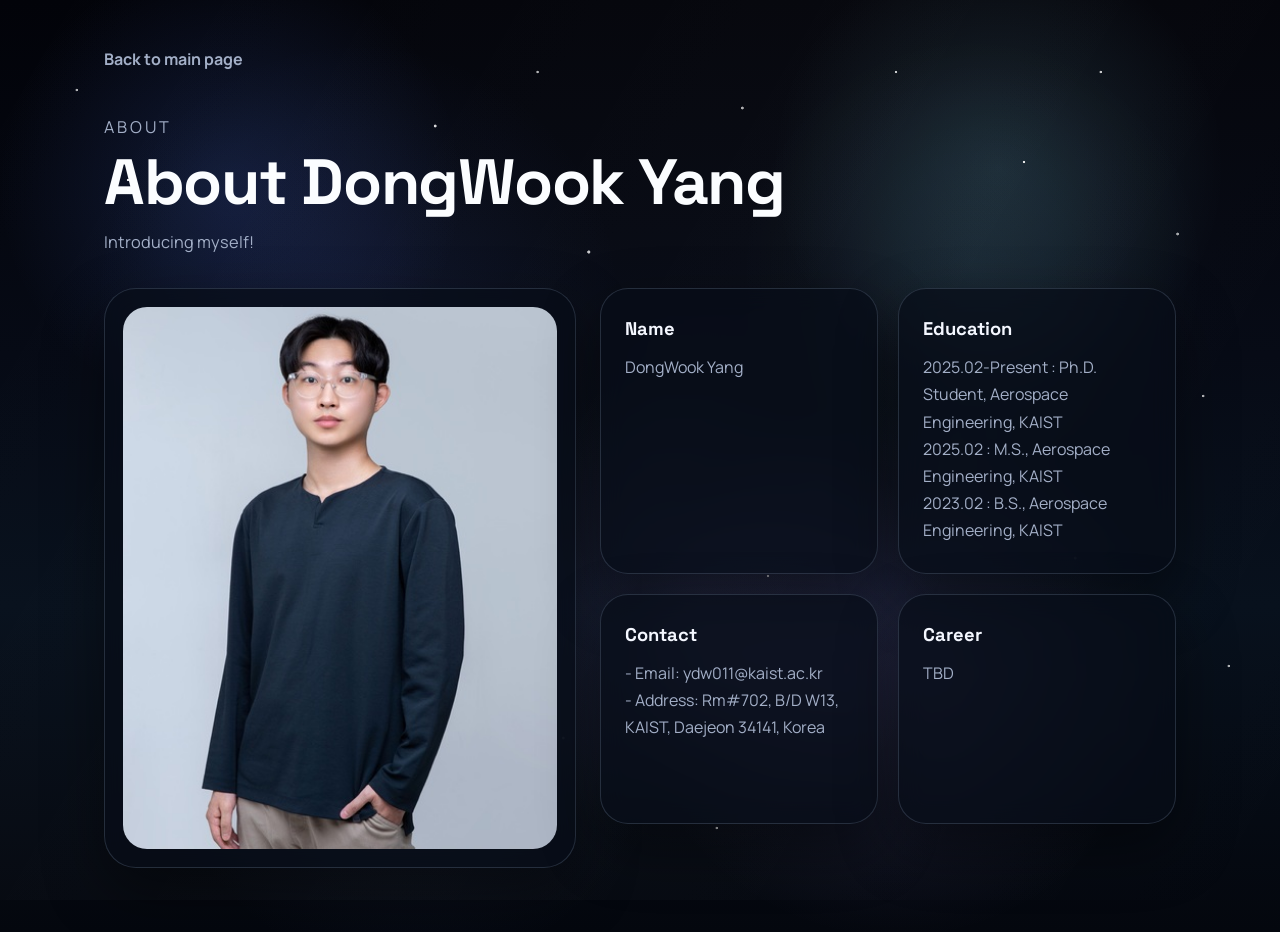
==== about.html @ a1ac5f5f "Homepage upd1 260417" ====
<!DOCTYPE html>
<html lang="en">
<head>
  <meta charset="UTF-8">
  <meta name="viewport" content="width=device-width, initial-scale=1.0">
  <meta http-equiv="Cache-Control" content="no-cache, no-store, must-revalidate">
  <meta http-equiv="Pragma" content="no-cache">
  <meta http-equiv="Expires" content="0">
  <title>About | DongWook Yang</title>
  <link rel="icon" type="image/svg+xml" href="image/favicon.svg">
  <link rel="preconnect" href="https://fonts.googleapis.com">
  <link rel="preconnect" href="https://fonts.gstatic.com" crossorigin>
  <link href="https://fonts.googleapis.com/css2?family=Manrope:wght@400;500;700;800&family=Space+Grotesk:wght@500;700&display=swap" rel="stylesheet">
  <script src="asset-loader.js"></script>
</head>
<body class="detail-body">
  <span class="shooting-star shooting-star-a" aria-hidden="true"></span>
  <span class="shooting-star shooting-star-b" aria-hidden="true"></span>
  <div class="detail-shell">
    <a class="back-link" href="index.html">Back to main page</a>
    <section class="detail-hero">
      <p class="eyebrow">About</p>
      <h1>About DongWook Yang</h1>
      <p>
        Introducing myself!
      </p>
    </section>

    <section class="about-layout">
      <article class="about-photo-card">
        <img class="about-photo" src="image/ydw_profile.jpg" alt="Portrait of DongWook Yang">
      </article>

      <section class="about-info-panel">
        <article class="detail-card">
          <h2>Name</h2>
          <p>DongWook Yang</p>
        </article>
        <article class="detail-card">
          <h2>Education</h2>
          <p>2025.02-Present : Ph.D. Student, Aerospace Engineering, KAIST
            <br>2025.02 : M.S., Aerospace Engineering, KAIST
            <br>2023.02 : B.S., Aerospace Engineering, KAIST</p>
        </article>
        <article class="detail-card">
          <h2>Contact</h2>
          <p>- Email: ydw011@kaist.ac.kr<br>- Address: Rm#702, B/D W13, KAIST, Daejeon 34141, Korea</p>
        </article>
        <article class="detail-card">
          <h2>Career</h2>
          <p>TBD</p>
        </article>
      </section>
    </section>
  </div>
</body>
</html>
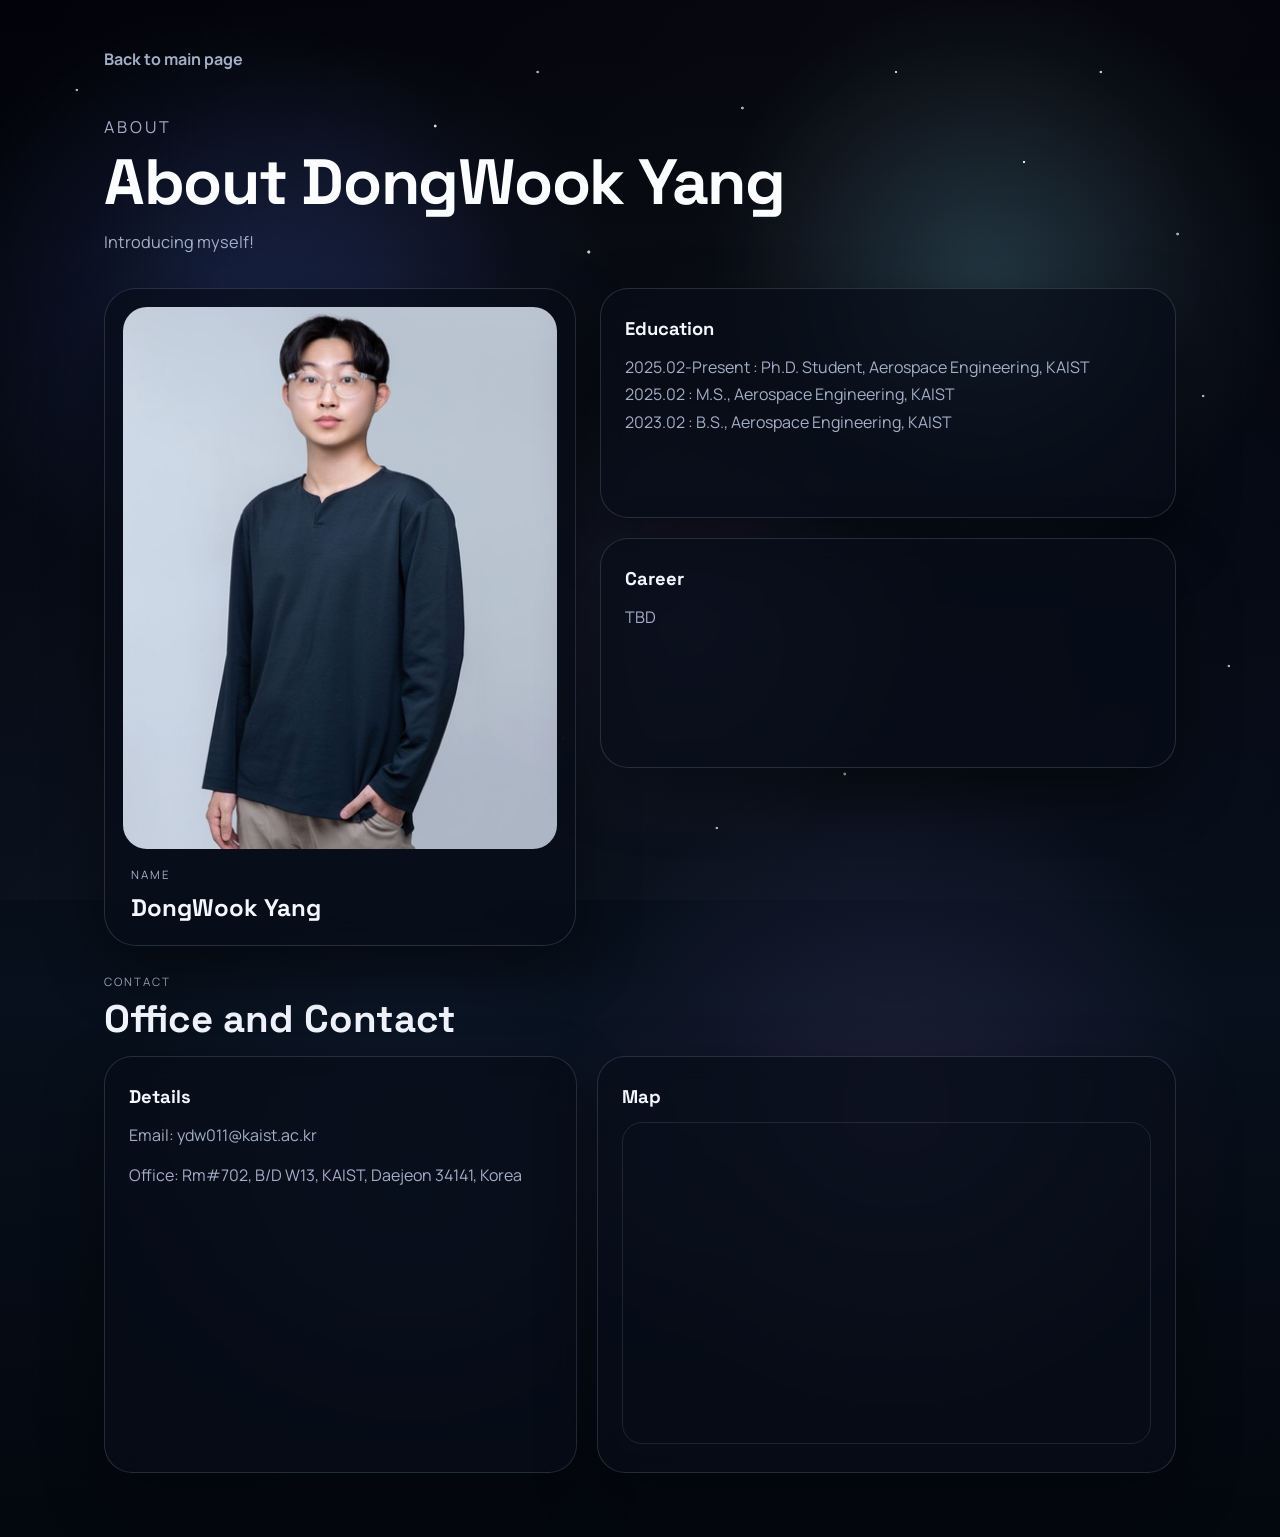
==== commit 60d00a82: "About upd1 260417" ====
--- a/about.html
+++ b/about.html
@@ -29,13 +29,13 @@
     <section class="about-layout">
       <article class="about-photo-card">
         <img class="about-photo" src="image/ydw_profile.jpg" alt="Portrait of DongWook Yang">
+        <div class="about-name-block">
+          <p class="eyebrow">Name</p>
+          <h2>DongWook Yang</h2>
+        </div>
       </article>
 
       <section class="about-info-panel">
-        <article class="detail-card">
-          <h2>Name</h2>
-          <p>DongWook Yang</p>
-        </article>
         <article class="detail-card">
           <h2>Education</h2>
           <p>2025.02-Present : Ph.D. Student, Aerospace Engineering, KAIST
@@ -43,15 +43,38 @@
             <br>2023.02 : B.S., Aerospace Engineering, KAIST</p>
         </article>
         <article class="detail-card">
-          <h2>Contact</h2>
-          <p>- Email: ydw011@kaist.ac.kr<br>- Address: Rm#702, B/D W13, KAIST, Daejeon 34141, Korea</p>
-        </article>
-        <article class="detail-card">
           <h2>Career</h2>
           <p>TBD</p>
         </article>
       </section>
     </section>
+
+    <section class="contact-section" aria-labelledby="contact-title">
+      <div class="section-heading">
+        <p class="eyebrow">Contact</p>
+        <h2 id="contact-title">Office and Contact</h2>
+      </div>
+
+      <div class="contact-layout">
+        <article class="detail-card contact-card">
+          <h2>Details</h2>
+          <p>Email: ydw011@kaist.ac.kr</p>
+          <p>Office: Rm#702, B/D W13, KAIST, Daejeon 34141, Korea</p>
+        </article>
+
+        <article class="detail-card map-card">
+          <h2>Map</h2>
+          <div class="map-frame">
+            <iframe
+              title="KAIST Office Location"
+              src="https://www.google.com/maps?q=Rm%23702%2C%20B%2FD%20W13%2C%20KAIST%2C%20Daejeon%2034141%2C%20Korea&output=embed"
+              loading="lazy"
+              referrerpolicy="no-referrer-when-downgrade"
+            ></iframe>
+          </div>
+        </article>
+      </div>
+    </section>
   </div>
 </body>
 </html>
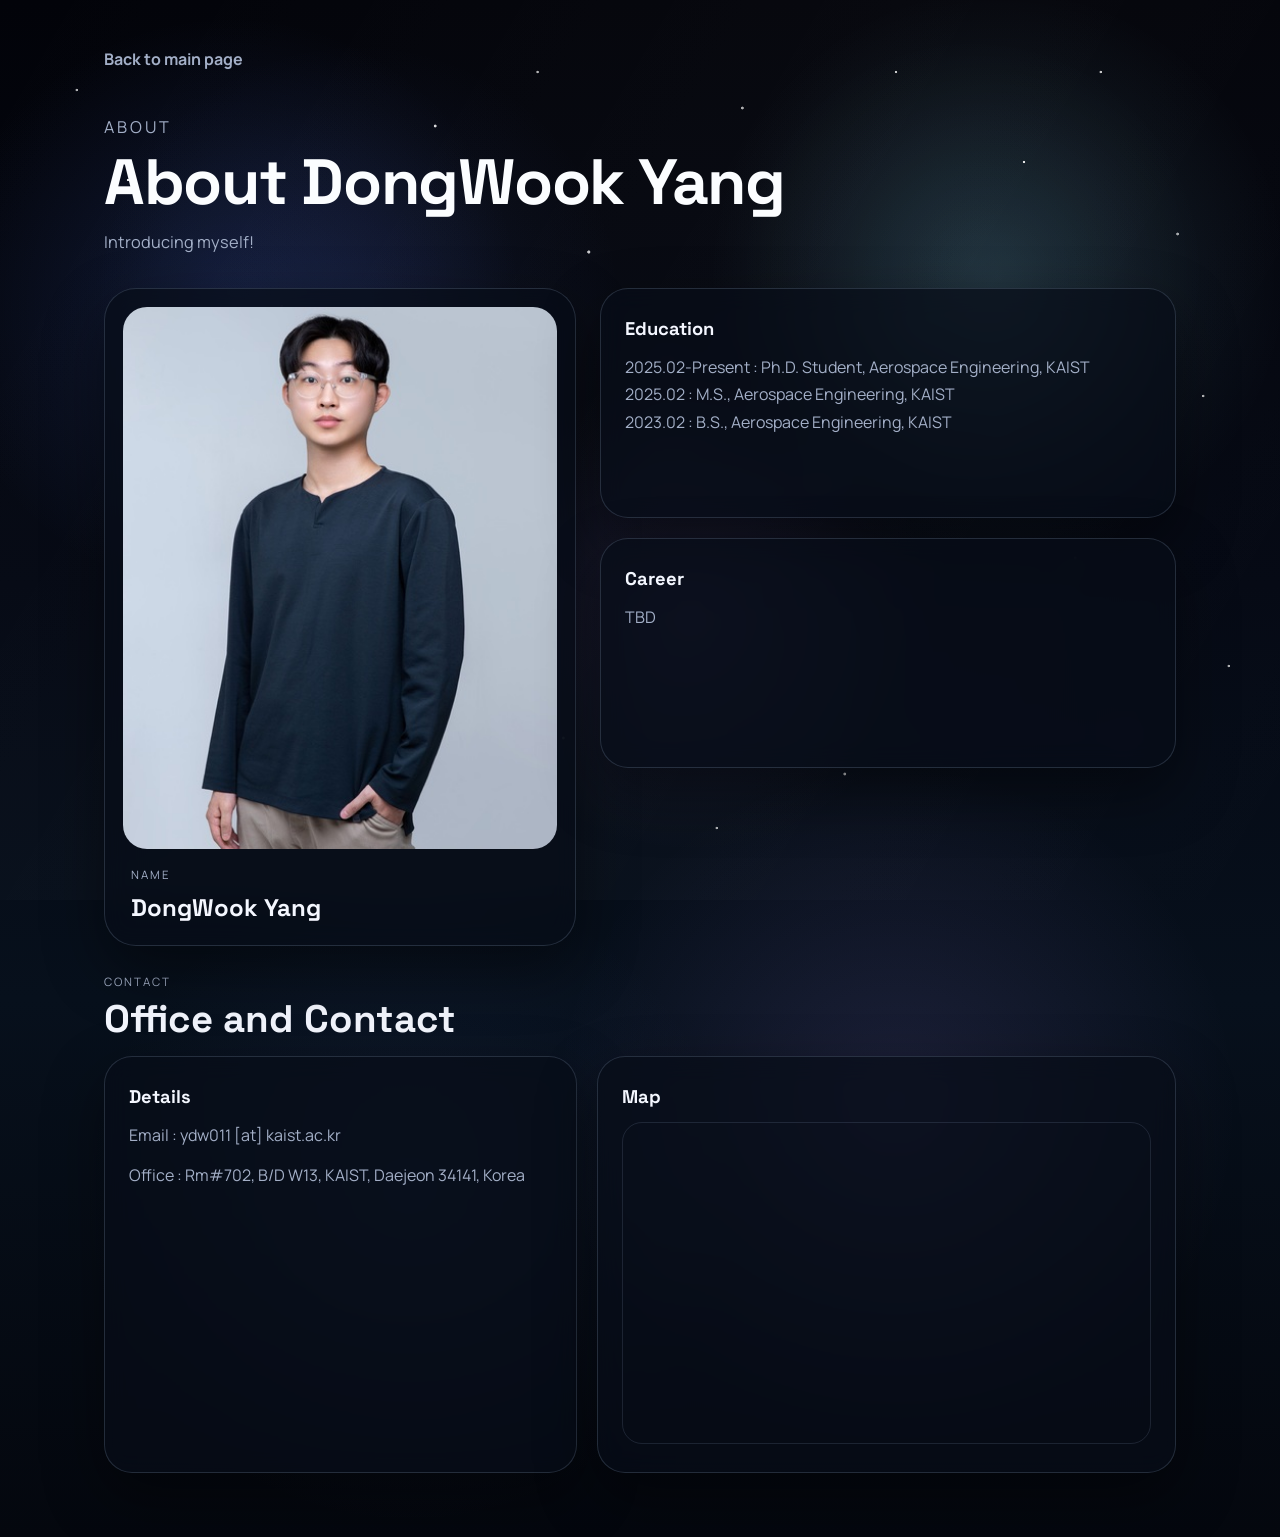
==== commit 66d97b74: "About upd3 260417" ====
--- a/about.html
+++ b/about.html
@@ -58,8 +58,8 @@
       <div class="contact-layout">
         <article class="detail-card contact-card">
           <h2>Details</h2>
-          <p>Email: ydw011@kaist.ac.kr</p>
-          <p>Office: Rm#702, B/D W13, KAIST, Daejeon 34141, Korea</p>
+          <p>Email : ydw011 [at] kaist.ac.kr</p>
+          <p>Office : Rm#702, B/D W13, KAIST, Daejeon 34141, Korea</p>
         </article>
 
         <article class="detail-card map-card">
@@ -67,7 +67,7 @@
           <div class="map-frame">
             <iframe
               title="KAIST Office Location"
-              src="https://www.google.com/maps?q=Rm%23702%2C%20B%2FD%20W13%2C%20KAIST%2C%20Daejeon%2034141%2C%20Korea&output=embed"
+              src="https://www.google.com/maps?q=KAIST%20%ED%95%9C%EA%B5%AD%EA%B3%BC%ED%95%99%EA%B8%B0%EC%88%A0%EC%9B%90%20%EB%B3%B8%EC%9B%90&z=17&output=embed"
               loading="lazy"
               referrerpolicy="no-referrer-when-downgrade"
             ></iframe>
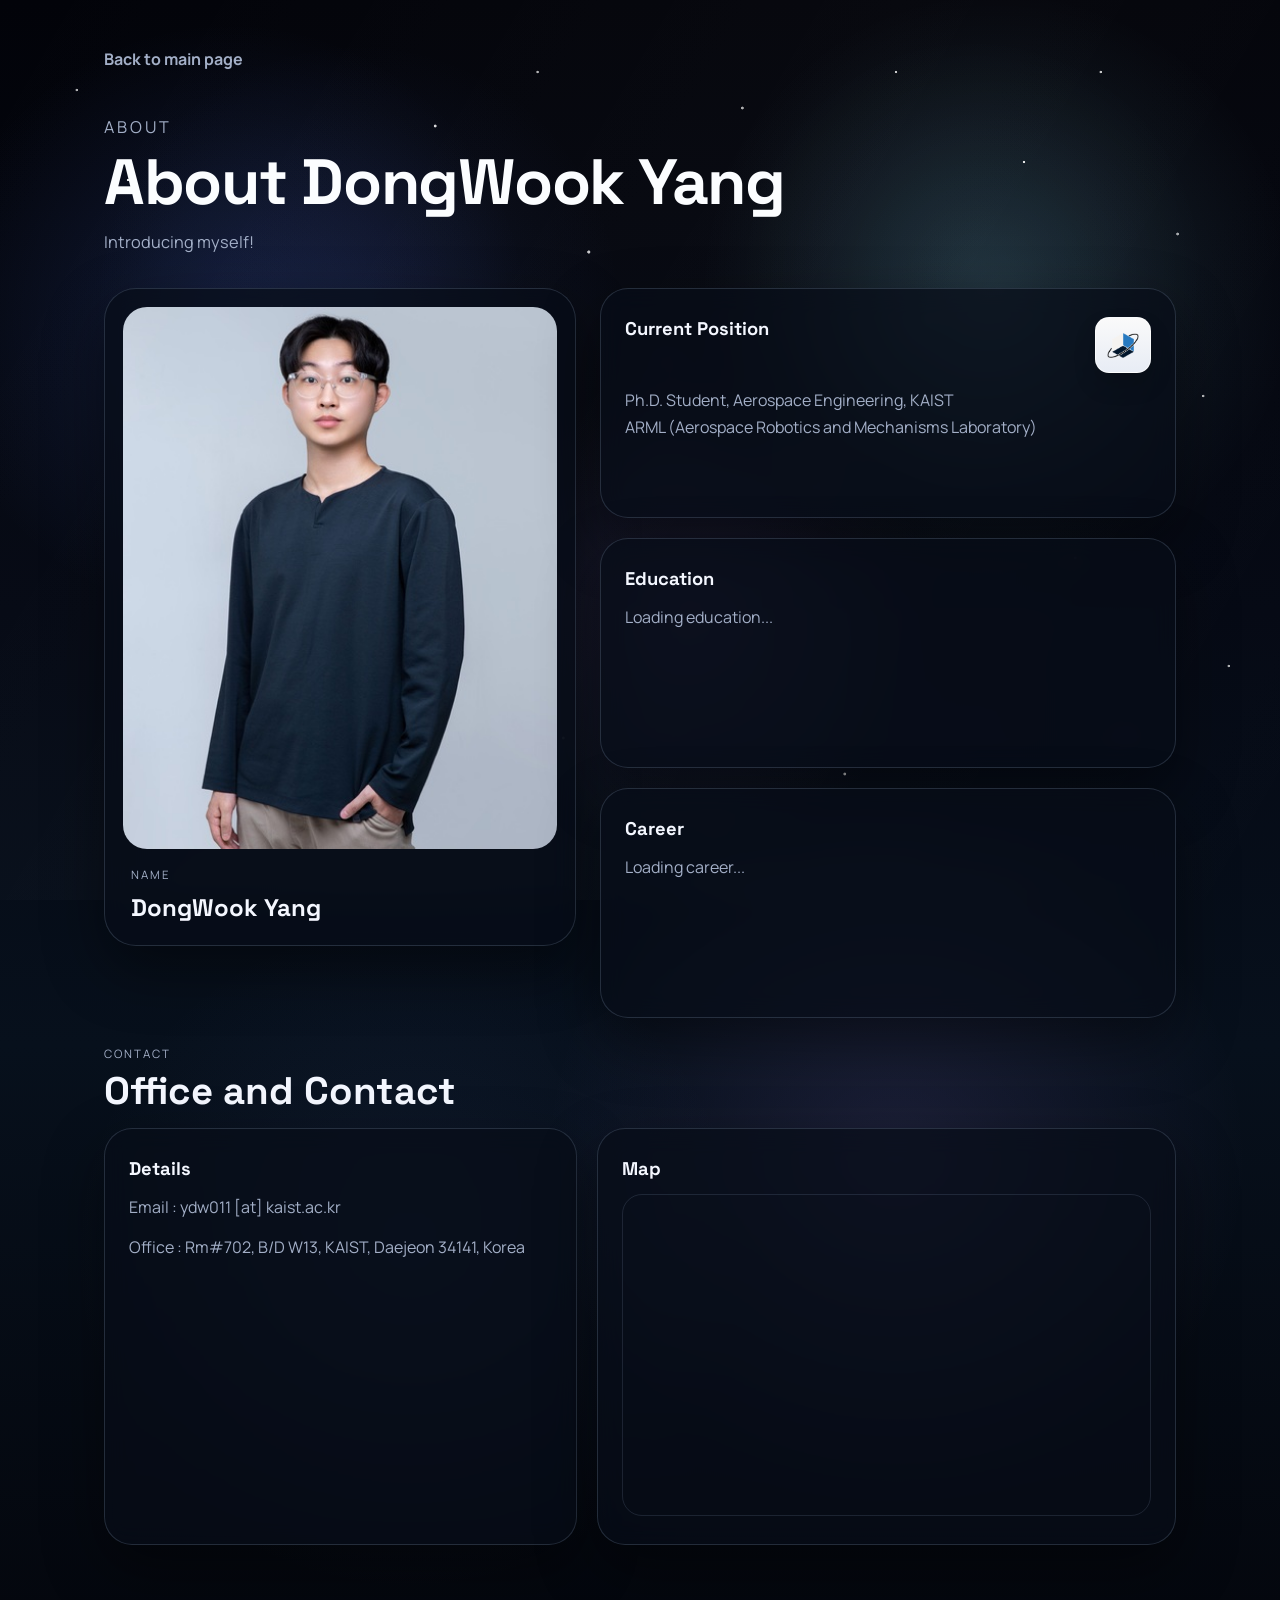
==== commit 4901dde4: "About upd4 260417" ====
--- a/about.html
+++ b/about.html
@@ -37,14 +37,30 @@
 
       <section class="about-info-panel">
         <article class="detail-card">
+          <div class="info-card-head">
+            <div>
+              <h2>Current Position</h2>
+            </div>
+            <a
+              class="publication-file-link info-logo-link"
+              href="https://arml.kaist.ac.kr/"
+              target="_blank"
+              rel="noreferrer"
+              aria-label="Visit ARML website"
+            >
+              <img class="publication-file-icon arml-logo-icon" src="image/ARML_logo.png" alt="ARML logo">
+            </a>
+          </div>
+          <p>Ph.D. Student, Aerospace Engineering, KAIST</p>
+          <p>ARML (Aerospace Robotics and Mechanisms Laboratory)</p>
+        </article>
+        <article class="detail-card">
           <h2>Education</h2>
-          <p>2025.02-Present : Ph.D. Student, Aerospace Engineering, KAIST
-            <br>2025.02 : M.S., Aerospace Engineering, KAIST
-            <br>2023.02 : B.S., Aerospace Engineering, KAIST</p>
+          <p id="about-education-lines">Loading education...</p>
         </article>
         <article class="detail-card">
           <h2>Career</h2>
-          <p>TBD</p>
+          <p id="about-career-lines">Loading career...</p>
         </article>
       </section>
     </section>
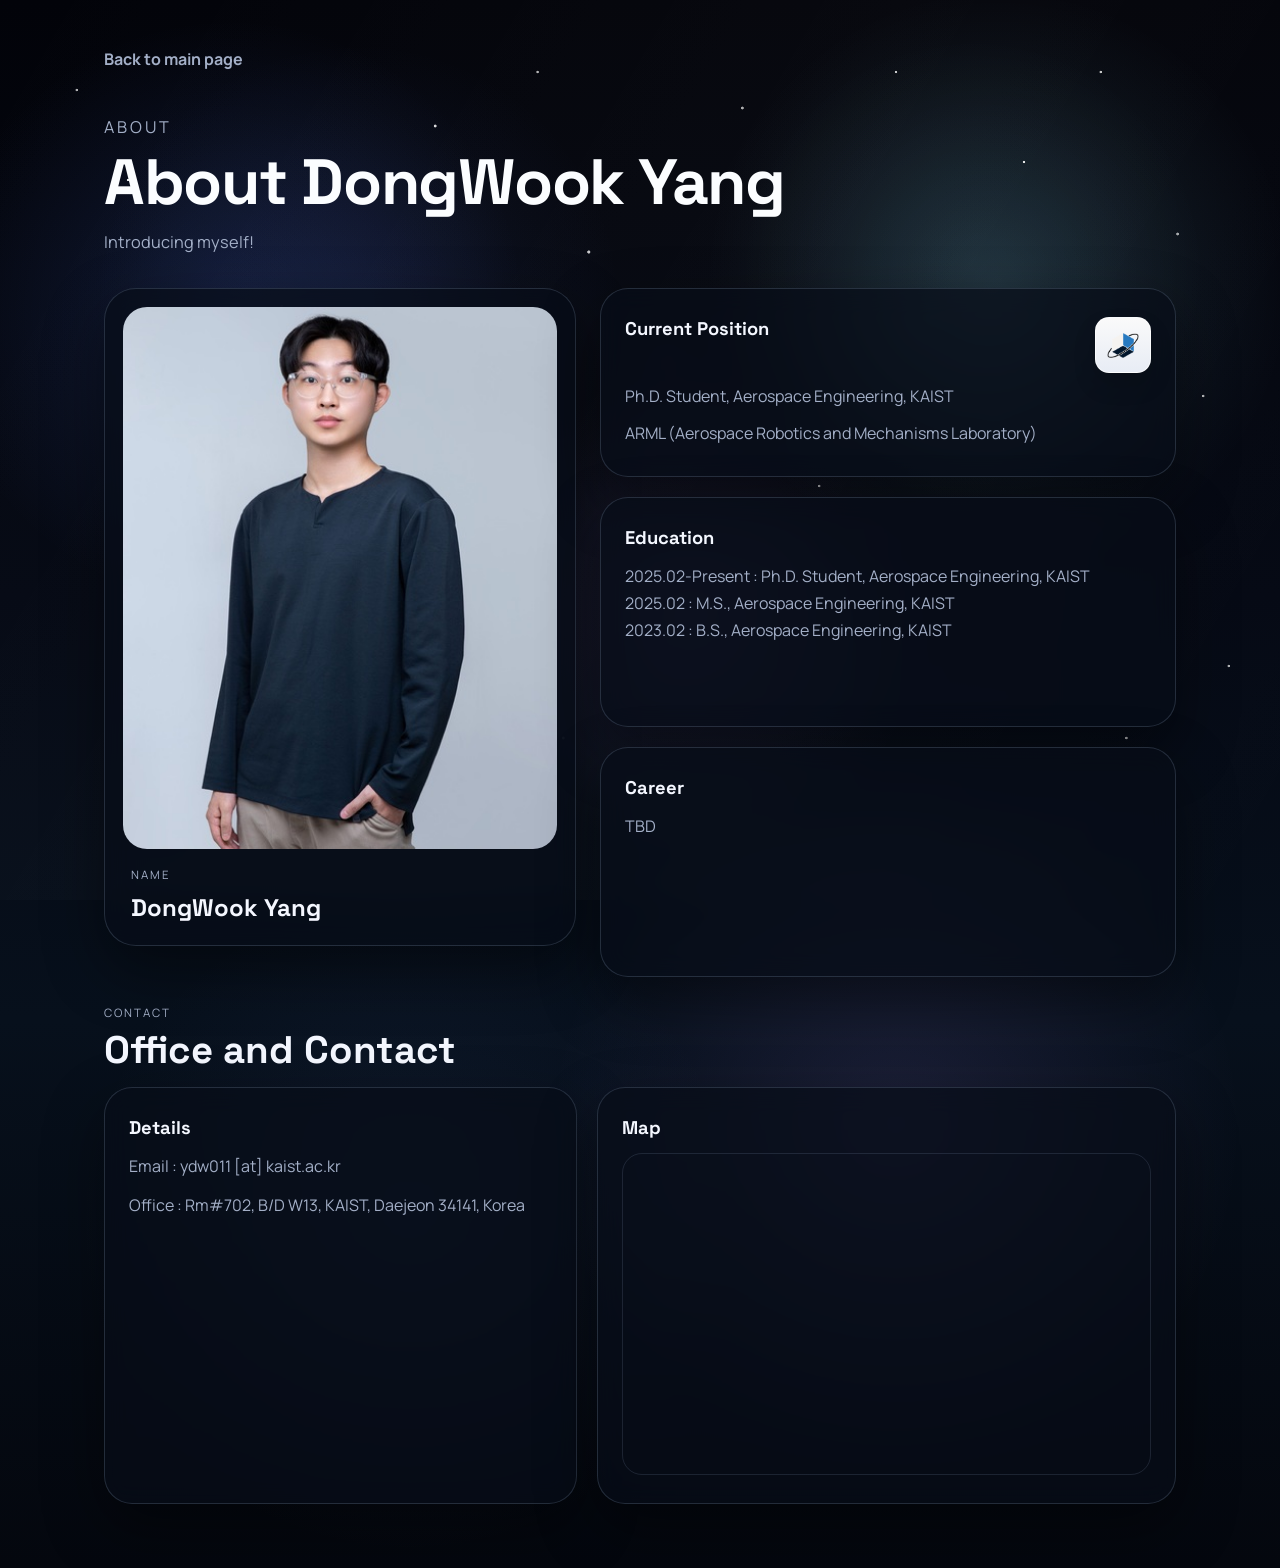
==== commit b694b6f7: "About upd5 260417" ====
--- a/about.html
+++ b/about.html
@@ -36,7 +36,7 @@
       </article>
 
       <section class="about-info-panel">
-        <article class="detail-card">
+        <article class="detail-card current-position-card">
           <div class="info-card-head">
             <div>
               <h2>Current Position</h2>
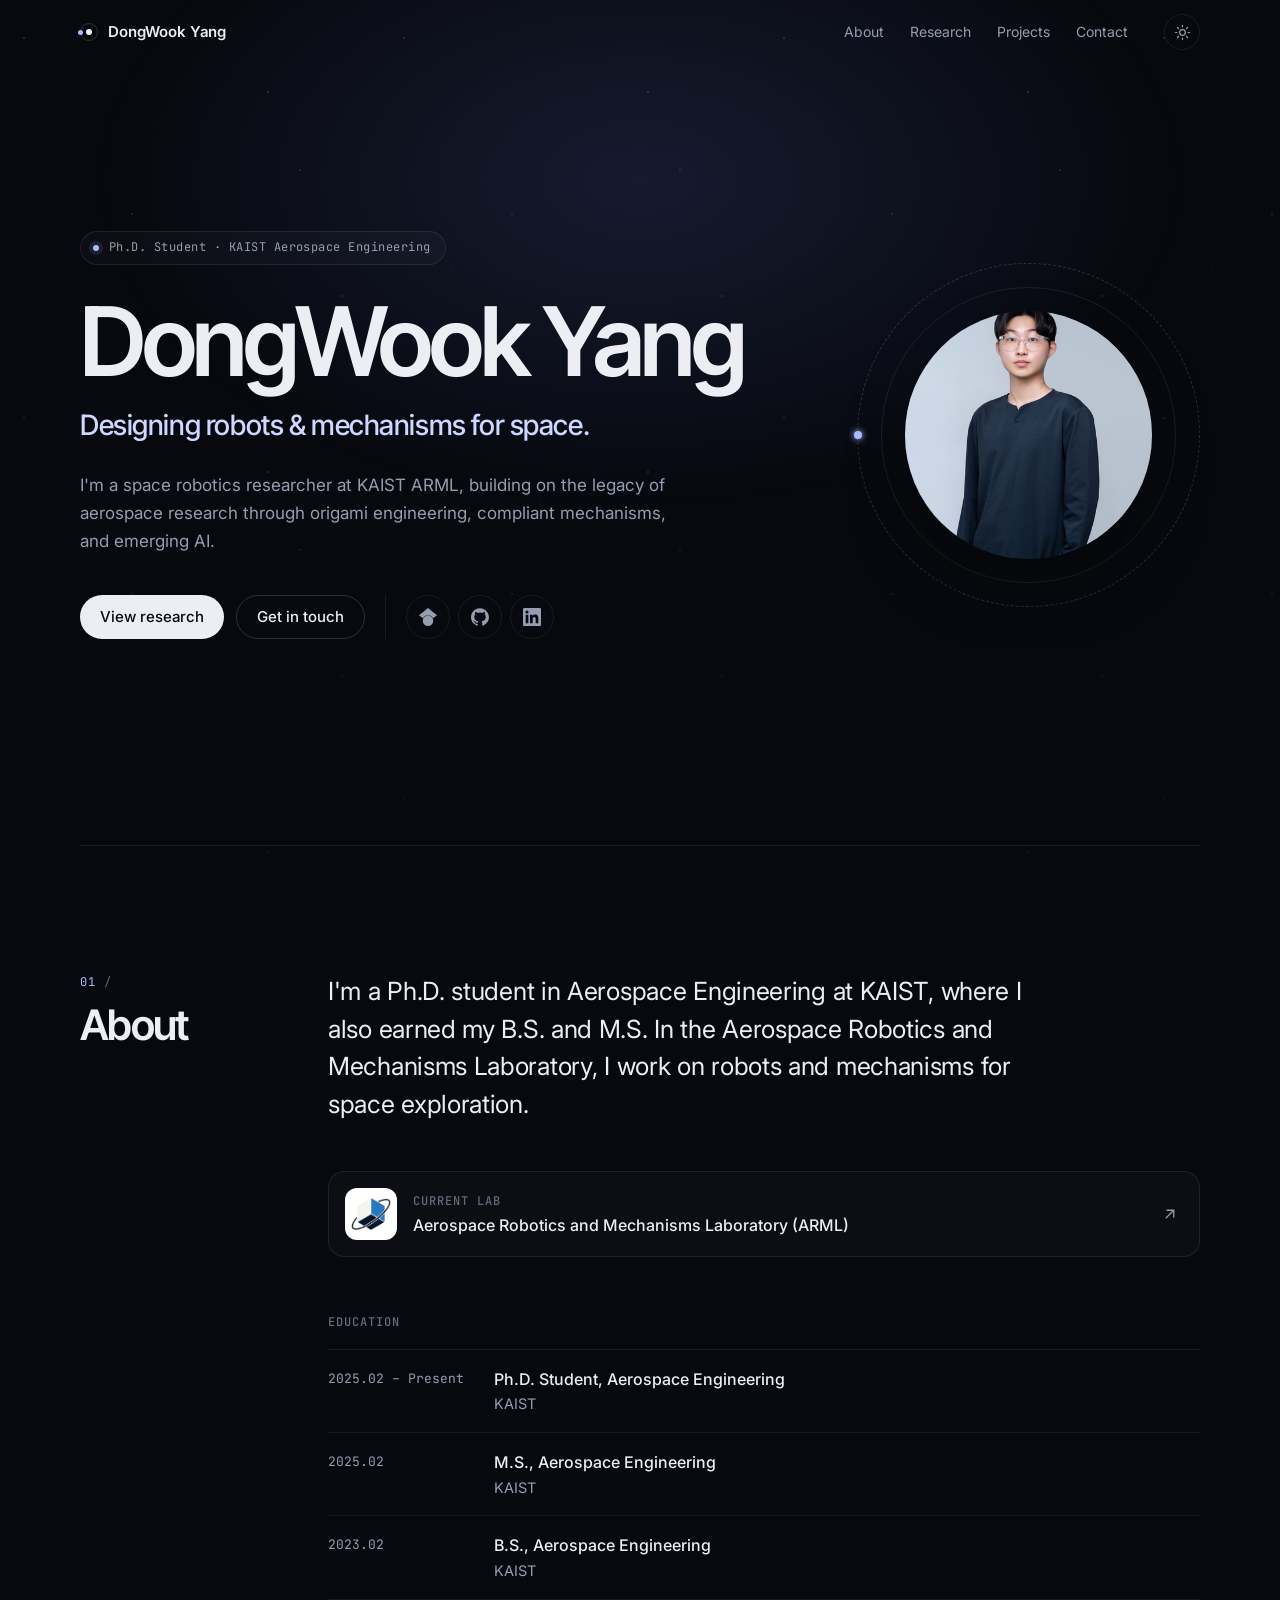
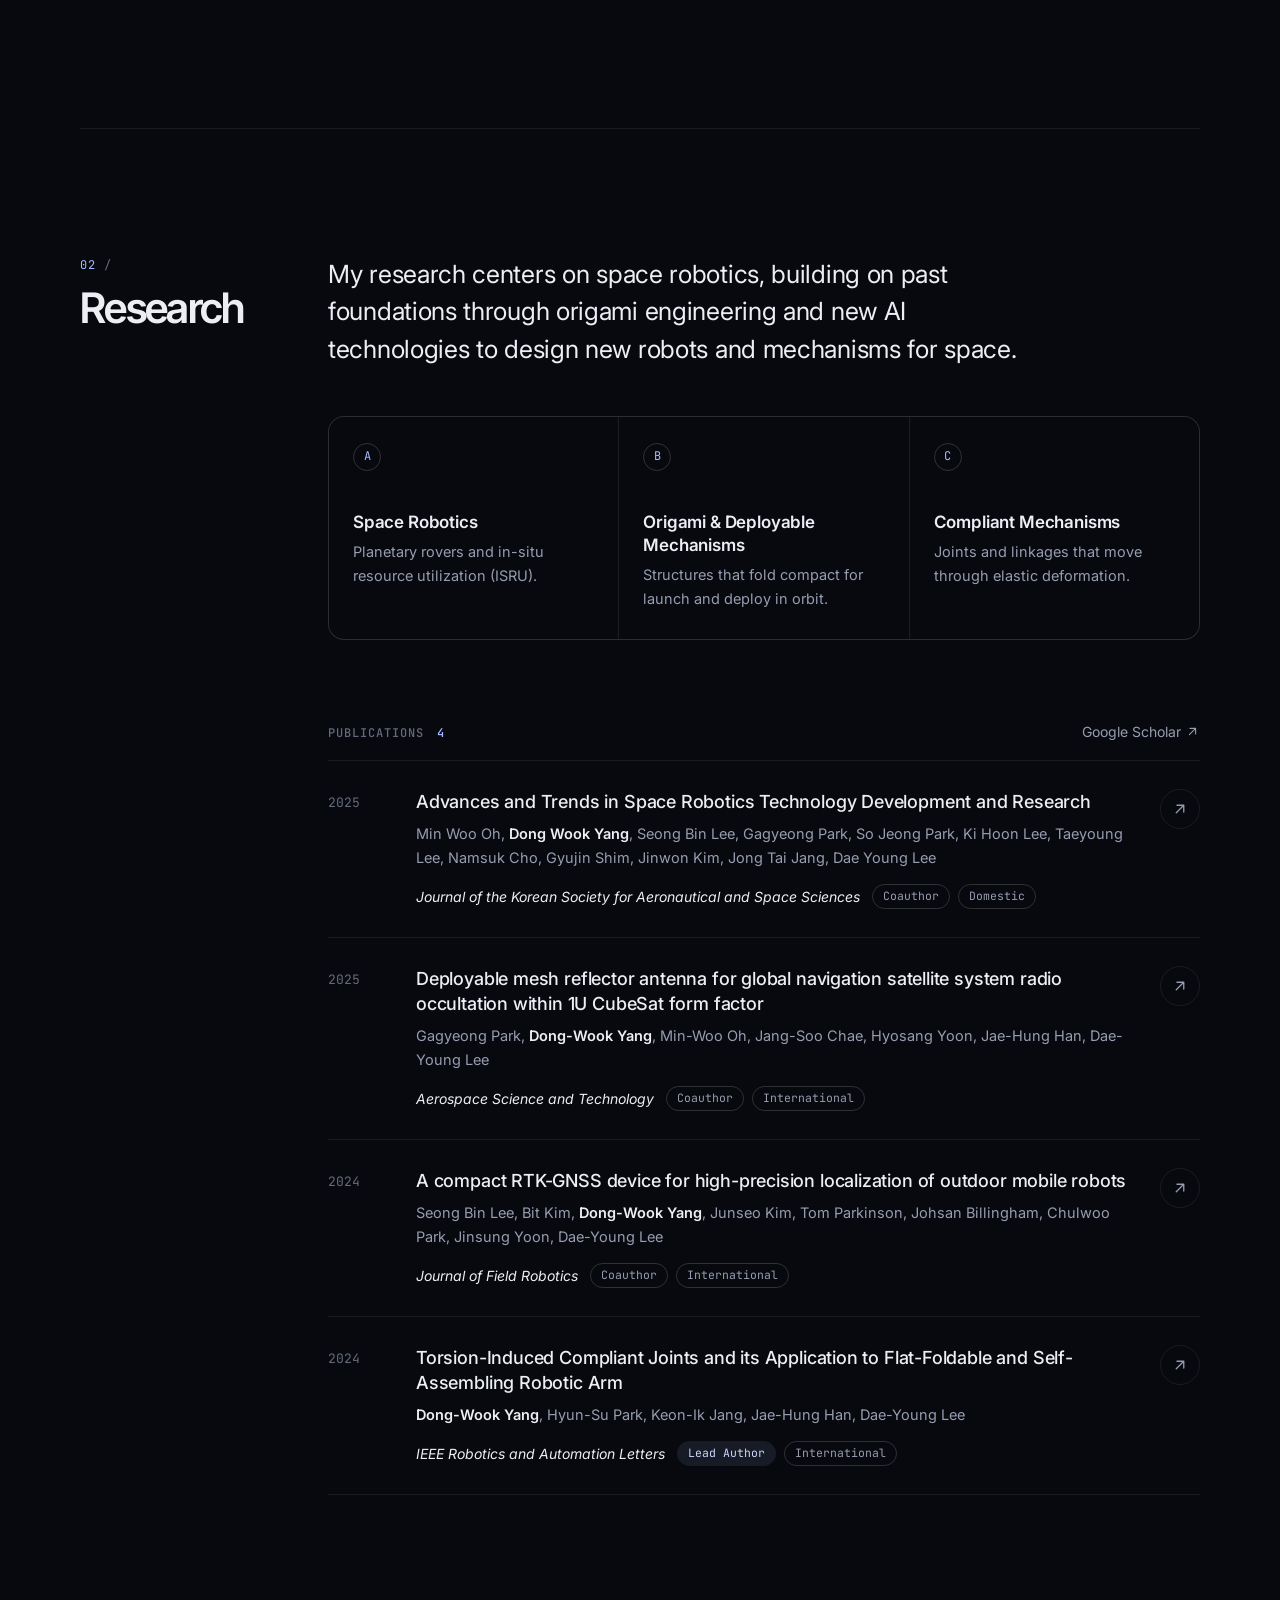
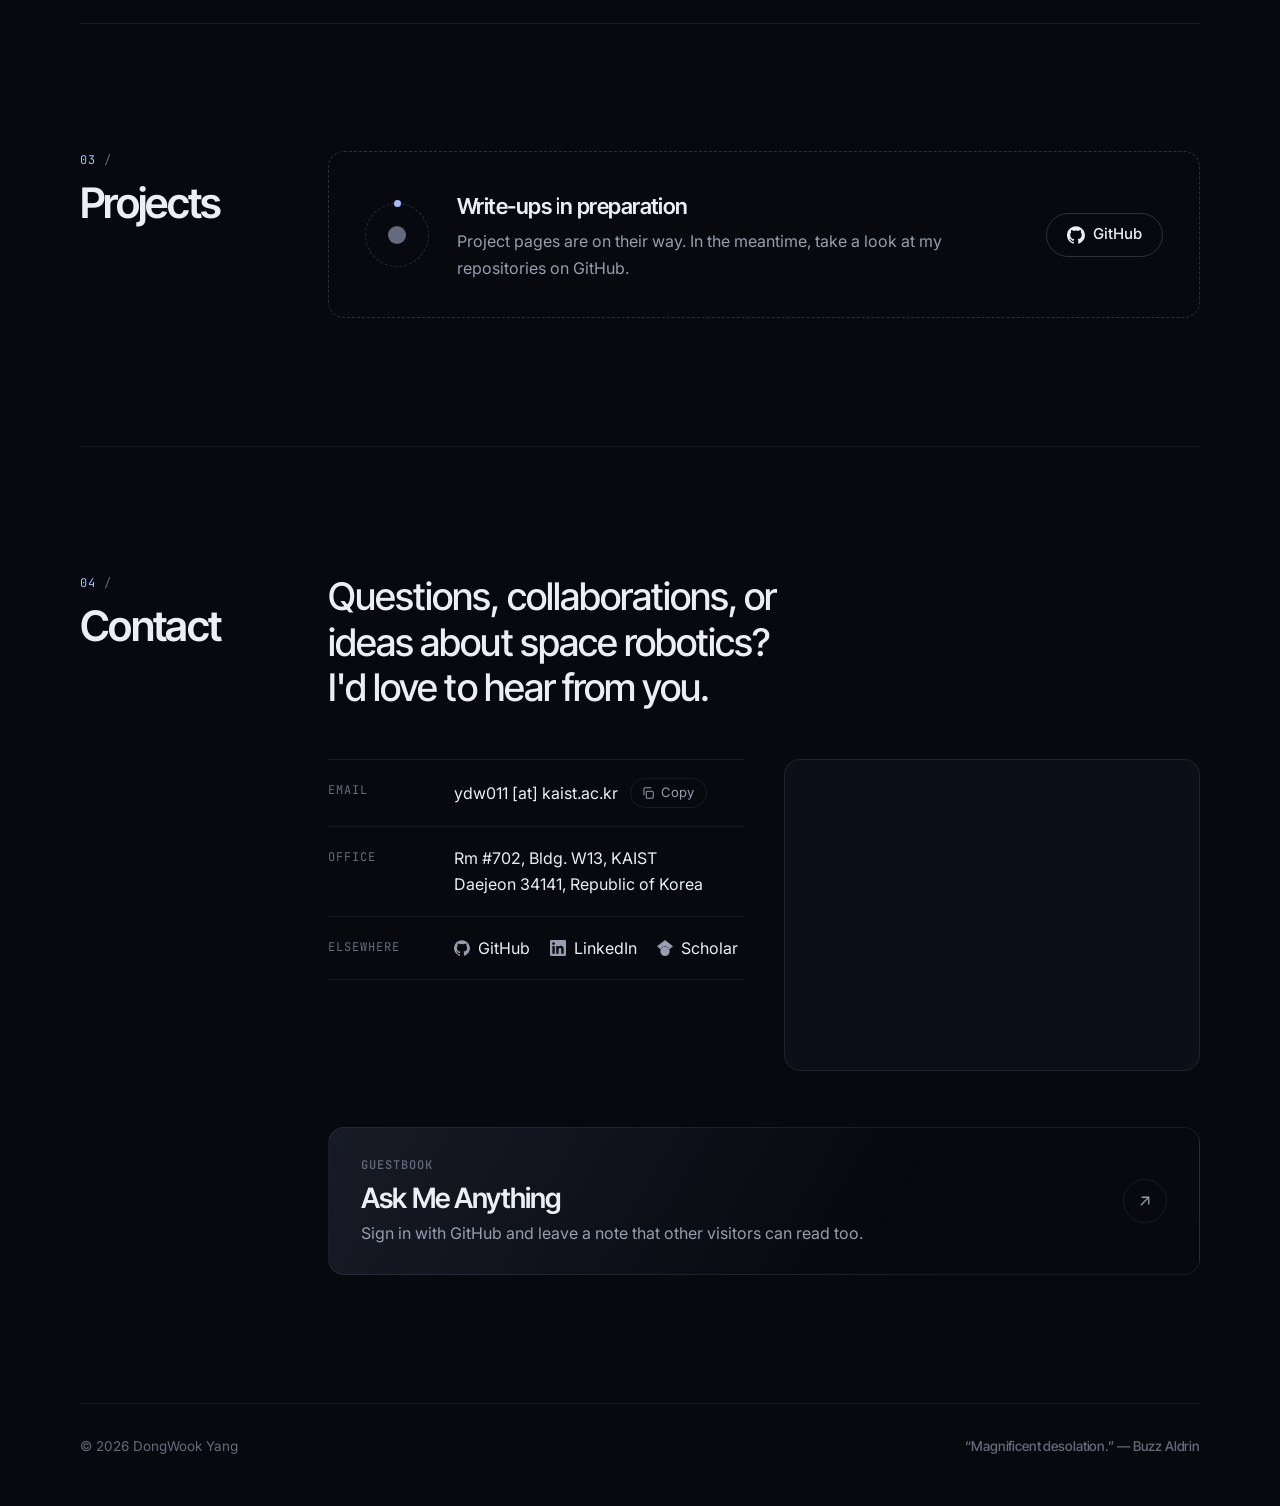
==== commit c9ee42b7: "Redesign homepage as a minimal one-page academic portfolio Replace the mind-map landing page with a " ====
--- a/about.html
+++ b/about.html
@@ -2,95 +2,13 @@
 <html lang="en">
 <head>
   <meta charset="UTF-8">
-  <meta name="viewport" content="width=device-width, initial-scale=1.0">
-  <meta http-equiv="Cache-Control" content="no-cache, no-store, must-revalidate">
-  <meta http-equiv="Pragma" content="no-cache">
-  <meta http-equiv="Expires" content="0">
   <title>About | DongWook Yang</title>
-  <link rel="icon" type="image/svg+xml" href="image/favicon.svg">
-  <link rel="preconnect" href="https://fonts.googleapis.com">
-  <link rel="preconnect" href="https://fonts.gstatic.com" crossorigin>
-  <link href="https://fonts.googleapis.com/css2?family=Manrope:wght@400;500;700;800&family=Space+Grotesk:wght@500;700&display=swap" rel="stylesheet">
-  <script src="asset-loader.js"></script>
+  <meta name="robots" content="noindex">
+  <meta http-equiv="refresh" content="0; url=index.html#about">
+  <link rel="canonical" href="https://ydw011.github.io/">
+  <script>window.location.replace("index.html#about");</script>
 </head>
-<body class="detail-body">
-  <span class="shooting-star shooting-star-a" aria-hidden="true"></span>
-  <span class="shooting-star shooting-star-b" aria-hidden="true"></span>
-  <div class="detail-shell">
-    <a class="back-link" href="index.html">Back to main page</a>
-    <section class="detail-hero">
-      <p class="eyebrow">About</p>
-      <h1>About DongWook Yang</h1>
-      <p>
-        Introducing myself!
-      </p>
-    </section>
-
-    <section class="about-layout">
-      <article class="about-photo-card">
-        <img class="about-photo" src="image/ydw_profile.jpg" alt="Portrait of DongWook Yang">
-        <div class="about-name-block">
-          <p class="eyebrow">Name</p>
-          <h2>DongWook Yang</h2>
-        </div>
-      </article>
-
-      <section class="about-info-panel">
-        <article class="detail-card current-position-card">
-          <div class="info-card-head">
-            <div>
-              <h2>Current Position</h2>
-            </div>
-            <a
-              class="publication-file-link info-logo-link"
-              href="https://arml.kaist.ac.kr/"
-              target="_blank"
-              rel="noreferrer"
-              aria-label="Visit ARML website"
-            >
-              <img class="publication-file-icon arml-logo-icon" src="image/ARML_logo.png" alt="ARML logo">
-            </a>
-          </div>
-          <p>Ph.D. Student, Aerospace Engineering, KAIST</p>
-          <p>ARML (Aerospace Robotics and Mechanisms Laboratory)</p>
-        </article>
-        <article class="detail-card">
-          <h2>Education</h2>
-          <p id="about-education-lines">Loading education...</p>
-        </article>
-        <article class="detail-card">
-          <h2>Career</h2>
-          <p id="about-career-lines">Loading career...</p>
-        </article>
-      </section>
-    </section>
-
-    <section class="contact-section" aria-labelledby="contact-title">
-      <div class="section-heading">
-        <p class="eyebrow">Contact</p>
-        <h2 id="contact-title">Office and Contact</h2>
-      </div>
-
-      <div class="contact-layout">
-        <article class="detail-card contact-card">
-          <h2>Details</h2>
-          <p>Email : ydw011 [at] kaist.ac.kr</p>
-          <p>Office : Rm#702, B/D W13, KAIST, Daejeon 34141, Korea</p>
-        </article>
-
-        <article class="detail-card map-card">
-          <h2>Map</h2>
-          <div class="map-frame">
-            <iframe
-              title="KAIST Office Location"
-              src="https://www.google.com/maps?q=KAIST%20%ED%95%9C%EA%B5%AD%EA%B3%BC%ED%95%99%EA%B8%B0%EC%88%A0%EC%9B%90%20%EB%B3%B8%EC%9B%90&z=17&output=embed"
-              loading="lazy"
-              referrerpolicy="no-referrer-when-downgrade"
-            ></iframe>
-          </div>
-        </article>
-      </div>
-    </section>
-  </div>
+<body>
+  <p>This page has moved to <a href="index.html#about">the main page</a>.</p>
 </body>
 </html>
